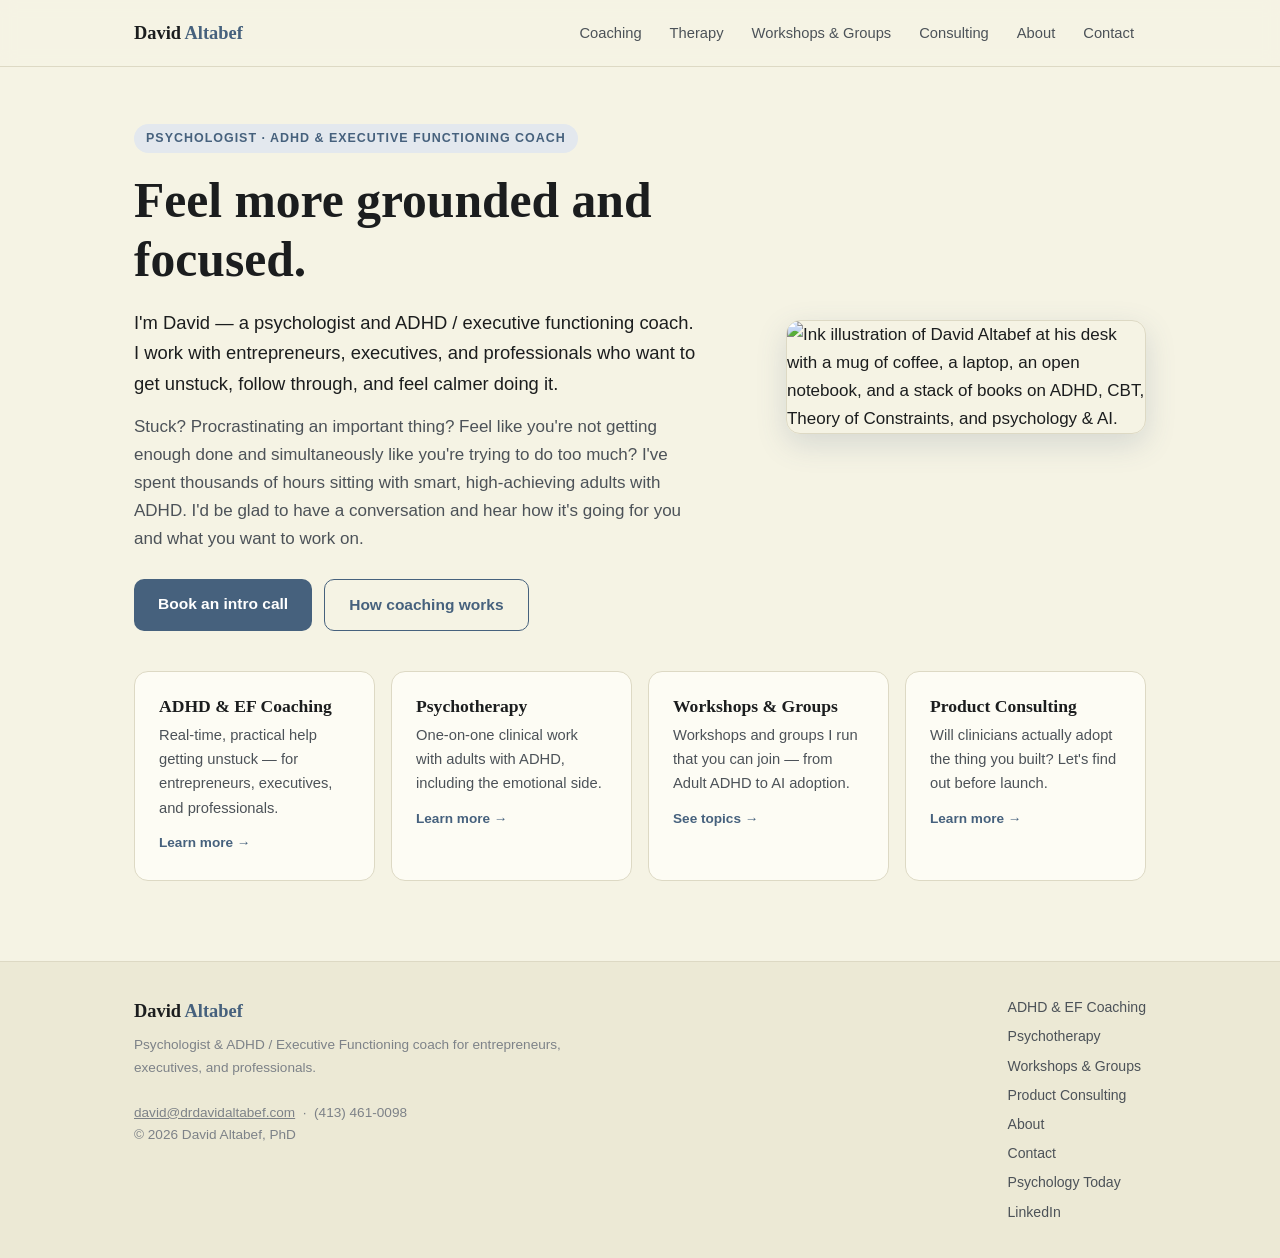
==== index.html @ d0f70c6c "Add site pages, styles, and README" ====
<!DOCTYPE html>
<html lang="en">
<head>
<meta charset="UTF-8">
<meta name="viewport" content="width=device-width, initial-scale=1.0">
<title>David Altabef — Psychologist & ADHD/EF Coach</title>
<meta name="description" content="David Altabef, PhD — psychologist and ADHD / executive functioning coach for entrepreneurs, executives, and professionals.">
<meta property="og:type" content="website">
<meta property="og:site_name" content="David Altabef, PhD">
<meta property="og:title" content="David Altabef — Psychologist & ADHD/EF Coach">
<meta property="og:description" content="David Altabef, PhD — psychologist and ADHD / executive functioning coach for entrepreneurs, executives, and professionals.">
<meta property="og:url" content="https://drdavidaltabef.com/">
<meta property="og:image" content="https://drdavidaltabef.com/assets/og-image.jpg">
<meta property="og:image:width" content="1000">
<meta property="og:image:height" content="525">
<meta name="twitter:card" content="summary_large_image">
<link rel="stylesheet" href="styles.css">
</head>
<body>
<nav>
  <div class="nav-inner">
    <a class="brand" href="index.html">David <span>Altabef</span></a>
    <div class="nav-links">
      <a href="coaching.html">Coaching</a>
      <a href="therapy.html">Therapy</a>
      <a href="workshops.html">Workshops &amp; Groups</a>
      <a href="consulting.html">Consulting</a>
      <a href="about.html">About</a>
      <a href="contact.html">Contact</a>
    </div>
  </div>
</nav>

  <div class="wrap wrap-wide">
    <div class="hero-grid">
      <div>
        <span class="eyebrow">Psychologist · ADHD &amp; Executive Functioning Coach</span>
        <h1 class="hero">Feel more grounded and focused.</h1>
        <p class="lede">I'm David — a psychologist and ADHD / executive functioning coach. I work with entrepreneurs, executives, and professionals who want to get unstuck, follow through, and feel calmer doing it.</p>
        <p>Stuck? Procrastinating an important thing? Feel like you're not getting enough done and simultaneously like you're trying to do too much? I've spent thousands of hours sitting with smart, high-achieving adults with ADHD. I'd be glad to have a conversation and hear how it's going for you and what you want to work on.</p>
        <div class="btn-row">
          <a class="btn btn-primary" href="contact.html">Book an intro call</a>
          <a class="btn btn-ghost" href="coaching.html">How coaching works</a>
        </div>
      </div>
      <img class="portrait" src="assets/david-illustration-blue.webp" alt="Ink illustration of David Altabef at his desk with a mug of coffee, a laptop, an open notebook, and a stack of books on ADHD, CBT, Theory of Constraints, and psychology &amp; AI.">
    </div>

    <div class="cards">
      <a class="card" href="coaching.html">
        <h3>ADHD &amp; EF Coaching</h3>
        <p>Real-time, practical help getting unstuck — for entrepreneurs, executives, and professionals.</p>
        <span class="go">Learn more →</span>
      </a>
      <a class="card" href="therapy.html">
        <h3>Psychotherapy</h3>
        <p>One-on-one clinical work with adults with ADHD, including the emotional side.</p>
        <span class="go">Learn more →</span>
      </a>
      <a class="card" href="workshops.html">
        <h3>Workshops &amp; Groups</h3>
        <p>Workshops and groups I run that you can join — from Adult ADHD to AI adoption.</p>
        <span class="go">See topics →</span>
      </a>
      <a class="card" href="consulting.html">
        <h3>Product Consulting</h3>
        <p>Will clinicians actually adopt the thing you built? Let's find out before launch.</p>
        <span class="go">Learn more →</span>
      </a>
    </div>
  </div>

<footer>
  <div class="foot-inner">
    <div>
      <div class="brand" style="margin-bottom:8px">David <span style="color:var(--blue)">Altabef</span></div>
      <p class="note">Psychologist &amp; ADHD / Executive Functioning coach for entrepreneurs, executives, and professionals.<br><br>
      <a href="mailto:david@drdavidaltabef.com" style="color:inherit">david@drdavidaltabef.com</a> &nbsp;·&nbsp; (413) 461-0098<br>
      &copy; 2026 David Altabef, PhD</p>
    </div>
    <div class="foot-links">
      <a href="coaching.html">ADHD &amp; EF Coaching</a>
      <a href="therapy.html">Psychotherapy</a>
      <a href="workshops.html">Workshops &amp; Groups</a>
      <a href="consulting.html">Product Consulting</a>
      <a href="about.html">About</a>
      <a href="contact.html">Contact</a>
      <a href="https://www.psychologytoday.com/us/therapists/david-altabef-amherst-ma/362925" target="_blank" rel="noopener">Psychology Today</a>
      <a href="https://www.linkedin.com/in/davidaltphd" target="_blank" rel="noopener">LinkedIn</a>
    </div>
  </div>
</footer>

</body>
</html>
---- styles.css ----
:root {
  --cream: #F5F3E4;
  --cream-2: #ECE9D5;
  --ink: #1B1D1E;
  --ink-soft: #4C5258;
  --blue: #46617D;
  --blue-dark: #364E67;
  --blue-mid: #7890A8;
  --blue-tint: #E3E8EE;
  --line: #DDD9C4;
  --radius: 14px;
  --serif: "Charter", "Iowan Old Style", Georgia, "Times New Roman", serif;
  --sans: -apple-system, BlinkMacSystemFont, "Segoe UI", Roboto, Helvetica, Arial, sans-serif;
}
* { margin: 0; padding: 0; box-sizing: border-box; }
html { scroll-behavior: smooth; }
body {
  font-family: var(--sans);
  background: var(--cream);
  color: var(--ink);
  line-height: 1.65;
  font-size: 17px;
}
h1, h2, h3 { font-family: var(--serif); font-weight: 600; line-height: 1.2; color: var(--ink); }

/* ---------- Nav ---------- */
nav {
  position: sticky; top: 0; z-index: 50;
  background: rgba(245,243,228,0.92);
  backdrop-filter: blur(8px);
  border-bottom: 1px solid var(--line);
}
.nav-inner {
  max-width: 1060px; margin: 0 auto; padding: 14px 24px;
  display: flex; align-items: center; justify-content: space-between; gap: 16px;
  flex-wrap: wrap;
}
.brand { font-family: var(--serif); font-size: 1.15rem; font-weight: 700; color: var(--ink); text-decoration: none; white-space: nowrap; }
.brand span { color: var(--blue); }
.nav-links { display: flex; gap: 4px; flex-wrap: wrap; }
.nav-links a {
  text-decoration: none; color: var(--ink-soft); font-size: 0.92rem;
  padding: 7px 12px; border-radius: 8px; transition: all .15s;
}
.nav-links a:hover { background: var(--cream-2); color: var(--ink); }
.nav-links a.active { background: var(--blue); color: #fff; }

/* ---------- Page shells ---------- */
.wrap { max-width: 860px; margin: 0 auto; padding: 56px 24px 80px; }
.wrap-wide { max-width: 1060px; }

.eyebrow {
  display: inline-block; font-size: 0.78rem; font-weight: 600; letter-spacing: 0.08em;
  text-transform: uppercase; color: var(--blue); background: var(--blue-tint);
  padding: 4px 12px; border-radius: 99px; margin-bottom: 18px;
}
.eyebrow.clinical { color: #4C5258; background: var(--cream-2); }
h1.hero { font-size: clamp(2.1rem, 5vw, 3.1rem); margin-bottom: 18px; }
h2 { font-size: 1.55rem; margin: 44px 0 14px; }
h3 { font-size: 1.15rem; margin: 26px 0 8px; }
p { margin-bottom: 14px; color: var(--ink-soft); }
p.lede { font-size: 1.15rem; color: var(--ink); }
ul.plain { margin: 0 0 16px 22px; color: var(--ink-soft); }
ul.plain li { margin-bottom: 8px; }
a { color: var(--blue); }

.btn {
  display: inline-block; text-decoration: none; font-weight: 600; font-size: 0.97rem;
  padding: 12px 24px; border-radius: 10px; transition: all .15s; border: none; cursor: pointer;
}
.btn-primary { background: var(--blue); color: #fff; }
.btn-primary:hover { background: var(--blue-dark); }
.btn-ghost { background: transparent; color: var(--blue); border: 1.5px solid var(--blue); }
.btn-ghost:hover { background: var(--blue-tint); }
.btn-row { display: flex; gap: 12px; flex-wrap: wrap; margin-top: 26px; }

/* ---------- Hero with portrait ---------- */
.hero-grid {
  display: grid; grid-template-columns: 1.4fr 1fr; gap: 40px; align-items: center;
}
.hero-grid .portrait {
  width: 100%; max-width: 360px; justify-self: end;
  border-radius: var(--radius); border: 1px solid var(--line);
  box-shadow: 0 10px 30px rgba(70,97,125,0.18);
  display: block;
}
@media (max-width: 760px) {
  .hero-grid { grid-template-columns: 1fr; }
  .hero-grid .portrait { justify-self: center; max-width: 300px; order: -1; }
}

/* ---------- Cards ---------- */
.cards { display: grid; grid-template-columns: repeat(auto-fit, minmax(230px, 1fr)); gap: 16px; margin-top: 40px; }
.card {
  background: #FDFCF4; border: 1px solid var(--line); border-radius: var(--radius);
  padding: 24px; text-decoration: none; display: block; transition: all .15s;
}
.card:hover { border-color: var(--blue-mid); transform: translateY(-2px); box-shadow: 0 6px 18px rgba(70,97,125,0.12); }
.card h3 { margin: 0 0 6px; font-size: 1.1rem; }
.card p { font-size: 0.92rem; margin: 0; }
.card .go { display: inline-block; margin-top: 12px; font-size: 0.85rem; font-weight: 600; color: var(--blue); }

.panel {
  background: #FDFCF4; border: 1px solid var(--line); border-radius: var(--radius);
  padding: 26px 28px; margin: 22px 0;
}
.panel.tinted { background: var(--blue-tint); border-color: transparent; }
.panel.sand { background: var(--cream-2); border-color: transparent; }
.note { font-size: 0.85rem; color: #7D8288; }

.quote-block {
  border-left: 3px solid var(--blue-mid); padding: 4px 0 4px 20px; margin: 26px 0;
  font-family: var(--serif); font-size: 1.18rem; color: var(--ink); font-style: italic;
}

/* ---------- Workshop list ---------- */
.offer-list { list-style: none; margin: 28px 0; }
.offer-list li {
  background: #FDFCF4; border: 1px solid var(--line); border-radius: 12px;
  padding: 18px 22px; margin-bottom: 10px; display: flex; align-items: baseline; gap: 14px;
}
.offer-list .dot { color: var(--blue-mid); font-size: 1.1rem; }
.offer-list .name { font-weight: 600; color: var(--ink); }
.offer-list .gloss { font-size: 0.88rem; color: #7D8288; }

/* ---------- Forms ---------- */
form { margin-top: 8px; }
label { display: block; font-size: 0.85rem; font-weight: 600; margin: 16px 0 6px; color: var(--ink); }
input[type=text], input[type=email], select, textarea {
  width: 100%; padding: 11px 14px; border: 1px solid var(--line); border-radius: 9px;
  font-family: inherit; font-size: 0.95rem; background: #FDFCF4; color: var(--ink);
}
input:focus, select:focus, textarea:focus { outline: 2px solid var(--blue); outline-offset: 1px; border-color: transparent; }
.check-row { display: flex; align-items: center; gap: 10px; margin: 8px 0; font-size: 0.95rem; color: var(--ink-soft); }
.check-row input { accent-color: var(--blue); width: 17px; height: 17px; }

/* ---------- Contact details ---------- */
.contact-lines { list-style: none; margin: 0; }
.contact-lines li { padding: 8px 0; border-bottom: 1px solid var(--line); font-size: 0.95rem; color: var(--ink-soft); }
.contact-lines li:last-child { border-bottom: none; }
.contact-lines strong { color: var(--ink); }

/* ---------- Footer ---------- */
footer { border-top: 1px solid var(--line); background: var(--cream-2); }
.foot-inner { max-width: 1060px; margin: 0 auto; padding: 34px 24px; display: flex; justify-content: space-between; gap: 20px; flex-wrap: wrap; }
footer .note { max-width: 460px; }
.foot-links { display: flex; flex-direction: column; gap: 6px; }
.foot-links a { color: var(--ink-soft); text-decoration: none; font-size: 0.88rem; }
.foot-links a:hover { color: var(--blue); }

/* ---------- Education & training ---------- */
.training-list { list-style: none; margin: 24px 0 0; }
.training-list li {
  display: flex; align-items: center; gap: 22px;
  background: #FDFCF4; border: 1px solid var(--line); border-radius: var(--radius);
  padding: 20px 24px; margin-bottom: 12px;
}
.training-list .logo-tile {
  flex: 0 0 96px; width: 96px; height: 96px;
  background: #fff; border: 1px solid var(--line); border-radius: 12px;
  display: flex; align-items: center; justify-content: center; padding: 12px;
}
.training-list .logo-tile img { max-width: 100%; max-height: 100%; object-fit: contain; display: block; }
.training-list .logo-tile .fallback {
  font-family: var(--serif); font-size: 1.5rem; font-weight: 700; color: var(--blue); letter-spacing: 0.02em;
}
.training-list .school { font-family: var(--serif); font-size: 1.15rem; font-weight: 600; color: var(--ink); margin-bottom: 2px; }
.training-list .degree { font-size: 0.95rem; color: var(--ink-soft); margin: 0; }
.training-list .years { font-size: 0.85rem; color: #7D8288; margin: 4px 0 0; }
@media (max-width: 560px) {
  .training-list li { flex-direction: column; align-items: flex-start; gap: 14px; }
  .training-list .logo-tile { flex-basis: auto; width: 80px; height: 80px; }
}

/* ---------- Experience ---------- */
.exp-list { list-style: none; margin: 20px 0 0; display: grid; grid-template-columns: 1fr 1fr; gap: 12px; }
.exp-list li {
  background: #FDFCF4; border: 1px solid var(--line); border-left: 3px solid var(--blue-mid);
  border-radius: 12px; padding: 16px 20px;
  display: flex; flex-direction: column; gap: 2px;
}
.exp-list .exp-role { font-family: var(--serif); font-size: 1.08rem; font-weight: 600; color: var(--ink); }
.exp-list .exp-where { font-size: 0.9rem; color: var(--ink-soft); }
@media (max-width: 640px) { .exp-list { grid-template-columns: 1fr; } }

.divider { border: none; border-top: 1px solid var(--line); margin: 44px 0; }
.two-col { display: grid; grid-template-columns: 1fr 1fr; gap: 20px; }
@media (max-width: 700px) { .two-col { grid-template-columns: 1fr; } }
.kicker { font-size: 0.82rem; font-weight: 700; letter-spacing: 0.06em; text-transform: uppercase; color: var(--blue); margin-bottom: 6px; }
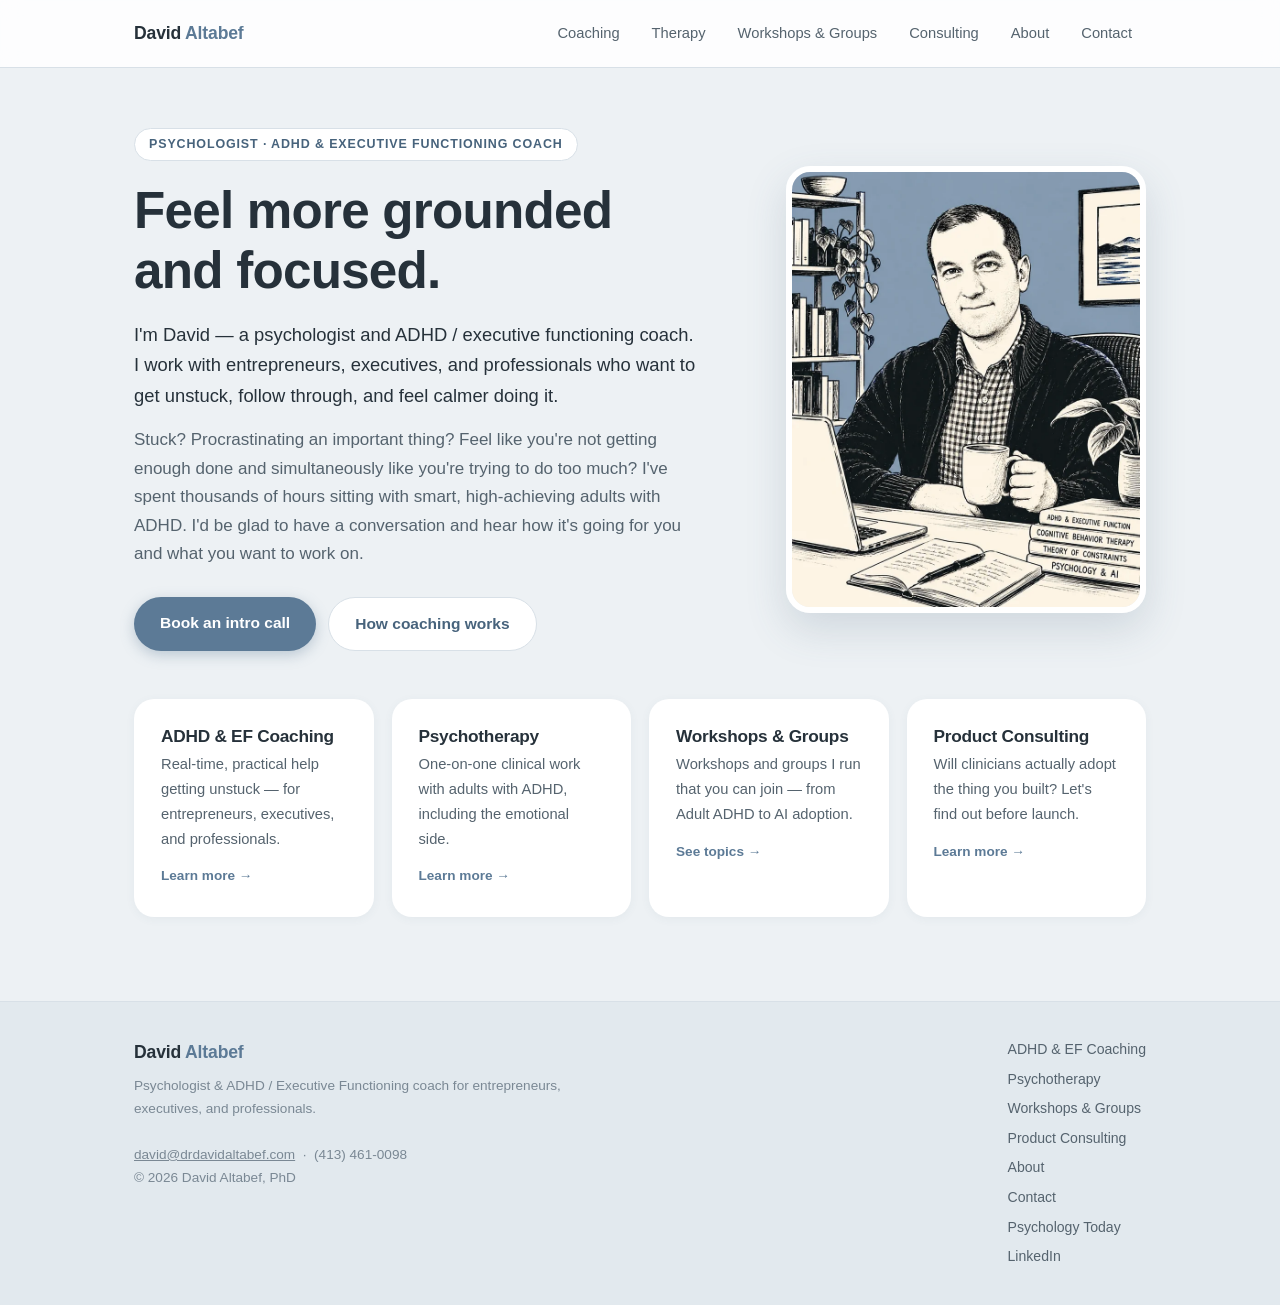
==== commit 25211c50: "index: add canonical, JSON-LD structured data, clean internal URLs" ====
--- a/index.html
+++ b/index.html
@@ -14,19 +14,84 @@
 <meta property="og:image:width" content="1000">
 <meta property="og:image:height" content="525">
 <meta name="twitter:card" content="summary_large_image">
+<link rel="canonical" href="https://drdavidaltabef.com/">
 <link rel="stylesheet" href="styles.css">
+<script type="application/ld+json">
+{
+  "@context": "https://schema.org",
+  "@graph": [
+    {
+      "@type": "Person",
+      "@id": "https://drdavidaltabef.com/#david",
+      "name": "David Altabef",
+      "honorificSuffix": "PhD",
+      "jobTitle": "Psychologist & ADHD / Executive Functioning Coach",
+      "url": "https://drdavidaltabef.com/",
+      "email": "mailto:david@drdavidaltabef.com",
+      "telephone": "+1-413-461-0098",
+      "address": {
+        "@type": "PostalAddress",
+        "addressLocality": "Amherst",
+        "addressRegion": "MA",
+        "addressCountry": "US"
+      },
+      "sameAs": [
+        "https://www.psychologytoday.com/us/therapists/david-altabef-amherst-ma/362925",
+        "https://www.linkedin.com/in/davidaltphd"
+      ]
+    },
+    {
+      "@type": "ProfessionalService",
+      "@id": "https://drdavidaltabef.com/#practice",
+      "name": "David Altabef, PhD",
+      "url": "https://drdavidaltabef.com/",
+      "founder": { "@id": "https://drdavidaltabef.com/#david" },
+      "email": "mailto:david@drdavidaltabef.com",
+      "telephone": "+1-413-461-0098",
+      "address": {
+        "@type": "PostalAddress",
+        "addressLocality": "Amherst",
+        "addressRegion": "MA",
+        "addressCountry": "US"
+      },
+      "makesOffer": [
+        {
+          "@type": "Offer",
+          "itemOffered": {
+            "@type": "Service",
+            "name": "Psychotherapy for adults with ADHD",
+            "url": "https://drdavidaltabef.com/therapy",
+            "areaServed": { "@type": "State", "name": "Massachusetts" },
+            "description": "Clinical psychotherapy with a licensed Massachusetts psychologist. In person in Amherst, MA, or by secure telehealth anywhere in Massachusetts. For clients located in Massachusetts."
+          }
+        },
+        {
+          "@type": "Offer",
+          "itemOffered": {
+            "@type": "Service",
+            "name": "ADHD & Executive Functioning Coaching",
+            "url": "https://drdavidaltabef.com/coaching",
+            "areaServed": { "@type": "Country", "name": "United States" },
+            "description": "Practical ADHD and executive functioning coaching, delivered remotely by phone or video, available nationwide."
+          }
+        }
+      ]
+    }
+  ]
+}
+</script>
 </head>
 <body>
 <nav>
   <div class="nav-inner">
-    <a class="brand" href="index.html">David <span>Altabef</span></a>
+    <a class="brand" href="/">David <span>Altabef</span></a>
     <div class="nav-links">
-      <a href="coaching.html">Coaching</a>
-      <a href="therapy.html">Therapy</a>
-      <a href="workshops.html">Workshops &amp; Groups</a>
-      <a href="consulting.html">Consulting</a>
-      <a href="about.html">About</a>
-      <a href="contact.html">Contact</a>
+      <a href="/coaching">Coaching</a>
+      <a href="/therapy">Therapy</a>
+      <a href="/workshops">Workshops &amp; Groups</a>
+      <a href="/consulting">Consulting</a>
+      <a href="/about">About</a>
+      <a href="/contact">Contact</a>
     </div>
   </div>
 </nav>
@@ -39,30 +104,30 @@
         <p class="lede">I'm David — a psychologist and ADHD / executive functioning coach. I work with entrepreneurs, executives, and professionals who want to get unstuck, follow through, and feel calmer doing it.</p>
         <p>Stuck? Procrastinating an important thing? Feel like you're not getting enough done and simultaneously like you're trying to do too much? I've spent thousands of hours sitting with smart, high-achieving adults with ADHD. I'd be glad to have a conversation and hear how it's going for you and what you want to work on.</p>
         <div class="btn-row">
-          <a class="btn btn-primary" href="contact.html">Book an intro call</a>
-          <a class="btn btn-ghost" href="coaching.html">How coaching works</a>
+          <a class="btn btn-primary" href="/contact">Book an intro call</a>
+          <a class="btn btn-ghost" href="/coaching">How coaching works</a>
         </div>
       </div>
       <img class="portrait" src="assets/david-illustration-blue.webp" alt="Ink illustration of David Altabef at his desk with a mug of coffee, a laptop, an open notebook, and a stack of books on ADHD, CBT, Theory of Constraints, and psychology &amp; AI.">
     </div>
 
     <div class="cards">
-      <a class="card" href="coaching.html">
+      <a class="card" href="/coaching">
         <h3>ADHD &amp; EF Coaching</h3>
         <p>Real-time, practical help getting unstuck — for entrepreneurs, executives, and professionals.</p>
         <span class="go">Learn more →</span>
       </a>
-      <a class="card" href="therapy.html">
+      <a class="card" href="/therapy">
         <h3>Psychotherapy</h3>
         <p>One-on-one clinical work with adults with ADHD, including the emotional side.</p>
         <span class="go">Learn more →</span>
       </a>
-      <a class="card" href="workshops.html">
+      <a class="card" href="/workshops">
         <h3>Workshops &amp; Groups</h3>
         <p>Workshops and groups I run that you can join — from Adult ADHD to AI adoption.</p>
         <span class="go">See topics →</span>
       </a>
-      <a class="card" href="consulting.html">
+      <a class="card" href="/consulting">
         <h3>Product Consulting</h3>
         <p>Will clinicians actually adopt the thing you built? Let's find out before launch.</p>
         <span class="go">Learn more →</span>
@@ -79,12 +144,12 @@
       &copy; 2026 David Altabef, PhD</p>
     </div>
     <div class="foot-links">
-      <a href="coaching.html">ADHD &amp; EF Coaching</a>
-      <a href="therapy.html">Psychotherapy</a>
-      <a href="workshops.html">Workshops &amp; Groups</a>
-      <a href="consulting.html">Product Consulting</a>
-      <a href="about.html">About</a>
-      <a href="contact.html">Contact</a>
+      <a href="/coaching">ADHD &amp; EF Coaching</a>
+      <a href="/therapy">Psychotherapy</a>
+      <a href="/workshops">Workshops &amp; Groups</a>
+      <a href="/consulting">Product Consulting</a>
+      <a href="/about">About</a>
+      <a href="/contact">Contact</a>
       <a href="https://www.psychologytoday.com/us/therapists/david-altabef-amherst-ma/362925" target="_blank" rel="noopener">Psychology Today</a>
       <a href="https://www.linkedin.com/in/davidaltphd" target="_blank" rel="noopener">LinkedIn</a>
     </div>
--- a/styles.css
+++ b/styles.css
@@ -1,16 +1,19 @@
 :root {
-  --cream: #F5F3E4;
-  --cream-2: #ECE9D5;
-  --ink: #1B1D1E;
-  --ink-soft: #4C5258;
-  --blue: #46617D;
-  --blue-dark: #364E67;
-  --blue-mid: #7890A8;
-  --blue-tint: #E3E8EE;
-  --line: #DDD9C4;
-  --radius: 14px;
+  /* Coastal Fog palette — variable names kept from the original theme
+     because inline styles in the HTML reference them. */
+  --cream: #EDF1F4;        /* page background: pale blue-gray fog */
+  --cream-2: #E2E9EE;      /* deeper fog: footer, sand panels, hover fills */
+  --ink: #26313A;          /* headings & strong text */
+  --ink-soft: #55636E;     /* body text */
+  --blue: #5C7A96;         /* primary blue */
+  --blue-dark: #47637C;    /* hover / emphasis blue */
+  --blue-mid: #8FA6BC;     /* soft accent blue */
+  --blue-tint: #DCE6EE;    /* tinted panels & pills */
+  --line: #D8E0E7;         /* hairlines & borders */
+  --white: #FFFFFF;
+  --radius: 20px;
   --serif: "Charter", "Iowan Old Style", Georgia, "Times New Roman", serif;
-  --sans: -apple-system, BlinkMacSystemFont, "Segoe UI", Roboto, Helvetica, Arial, sans-serif;
+  --sans: -apple-system, BlinkMacSystemFont, "Segoe UI", "Inter", Roboto, Helvetica, Arial, sans-serif;
 }
 * { margin: 0; padding: 0; box-sizing: border-box; }
 html { scroll-behavior: smooth; }
@@ -18,16 +21,16 @@
   font-family: var(--sans);
   background: var(--cream);
   color: var(--ink);
-  line-height: 1.65;
+  line-height: 1.68;
   font-size: 17px;
 }
-h1, h2, h3 { font-family: var(--serif); font-weight: 600; line-height: 1.2; color: var(--ink); }
+h1, h2, h3 { font-family: var(--sans); font-weight: 700; line-height: 1.18; color: var(--ink); letter-spacing: -0.015em; }
 
 /* ---------- Nav ---------- */
 nav {
   position: sticky; top: 0; z-index: 50;
-  background: rgba(245,243,228,0.92);
-  backdrop-filter: blur(8px);
+  background: rgba(255,255,255,0.85);
+  backdrop-filter: blur(10px);
   border-bottom: 1px solid var(--line);
 }
 .nav-inner {
@@ -35,53 +38,55 @@
   display: flex; align-items: center; justify-content: space-between; gap: 16px;
   flex-wrap: wrap;
 }
-.brand { font-family: var(--serif); font-size: 1.15rem; font-weight: 700; color: var(--ink); text-decoration: none; white-space: nowrap; }
+.brand { font-family: var(--sans); font-size: 1.1rem; font-weight: 800; letter-spacing: -0.01em; color: var(--ink); text-decoration: none; white-space: nowrap; }
 .brand span { color: var(--blue); }
 .nav-links { display: flex; gap: 4px; flex-wrap: wrap; }
 .nav-links a {
   text-decoration: none; color: var(--ink-soft); font-size: 0.92rem;
-  padding: 7px 12px; border-radius: 8px; transition: all .15s;
+  padding: 7px 14px; border-radius: 99px; transition: all .15s;
 }
-.nav-links a:hover { background: var(--cream-2); color: var(--ink); }
+.nav-links a:hover { background: var(--blue-tint); color: var(--ink); }
 .nav-links a.active { background: var(--blue); color: #fff; }
 
 /* ---------- Page shells ---------- */
-.wrap { max-width: 860px; margin: 0 auto; padding: 56px 24px 80px; }
+.wrap { max-width: 860px; margin: 0 auto; padding: 60px 24px 84px; }
 .wrap-wide { max-width: 1060px; }
 
 .eyebrow {
-  display: inline-block; font-size: 0.78rem; font-weight: 600; letter-spacing: 0.08em;
-  text-transform: uppercase; color: var(--blue); background: var(--blue-tint);
-  padding: 4px 12px; border-radius: 99px; margin-bottom: 18px;
+  display: inline-block; font-size: 0.78rem; font-weight: 600; letter-spacing: 0.07em;
+  text-transform: uppercase; color: var(--blue-dark); background: var(--white);
+  border: 1px solid var(--line);
+  padding: 5px 14px; border-radius: 99px; margin-bottom: 20px;
 }
-.eyebrow.clinical { color: #4C5258; background: var(--cream-2); }
-h1.hero { font-size: clamp(2.1rem, 5vw, 3.1rem); margin-bottom: 18px; }
-h2 { font-size: 1.55rem; margin: 44px 0 14px; }
-h3 { font-size: 1.15rem; margin: 26px 0 8px; }
+.eyebrow.clinical { color: var(--ink-soft); background: var(--cream-2); border-color: transparent; }
+h1.hero { font-size: clamp(2.2rem, 5vw, 3.2rem); margin-bottom: 18px; }
+h2 { font-size: 1.5rem; margin: 44px 0 14px; }
+h3 { font-size: 1.13rem; margin: 26px 0 8px; }
 p { margin-bottom: 14px; color: var(--ink-soft); }
 p.lede { font-size: 1.15rem; color: var(--ink); }
 ul.plain { margin: 0 0 16px 22px; color: var(--ink-soft); }
 ul.plain li { margin-bottom: 8px; }
-a { color: var(--blue); }
+a { color: var(--blue-dark); }
 
 .btn {
   display: inline-block; text-decoration: none; font-weight: 600; font-size: 0.97rem;
-  padding: 12px 24px; border-radius: 10px; transition: all .15s; border: none; cursor: pointer;
+  padding: 13px 26px; border-radius: 99px; transition: all .18s; border: none; cursor: pointer;
+  font-family: var(--sans);
 }
-.btn-primary { background: var(--blue); color: #fff; }
-.btn-primary:hover { background: var(--blue-dark); }
-.btn-ghost { background: transparent; color: var(--blue); border: 1.5px solid var(--blue); }
-.btn-ghost:hover { background: var(--blue-tint); }
-.btn-row { display: flex; gap: 12px; flex-wrap: wrap; margin-top: 26px; }
+.btn-primary { background: var(--blue); color: #fff; box-shadow: 0 4px 14px rgba(92,122,150,0.35); }
+.btn-primary:hover { background: var(--blue-dark); transform: translateY(-1px); }
+.btn-ghost { background: var(--white); color: var(--blue-dark); border: 1px solid var(--line); }
+.btn-ghost:hover { border-color: var(--blue-mid); }
+.btn-row { display: flex; gap: 12px; flex-wrap: wrap; margin-top: 28px; }
 
 /* ---------- Hero with portrait ---------- */
 .hero-grid {
-  display: grid; grid-template-columns: 1.4fr 1fr; gap: 40px; align-items: center;
+  display: grid; grid-template-columns: 1.4fr 1fr; gap: 44px; align-items: center;
 }
 .hero-grid .portrait {
   width: 100%; max-width: 360px; justify-self: end;
-  border-radius: var(--radius); border: 1px solid var(--line);
-  box-shadow: 0 10px 30px rgba(70,97,125,0.18);
+  border-radius: 24px; border: 6px solid var(--white);
+  box-shadow: 0 16px 40px rgba(71,99,124,0.18);
   display: block;
 }
 @media (max-width: 760px) {
@@ -90,45 +95,48 @@
 }
 
 /* ---------- Cards ---------- */
-.cards { display: grid; grid-template-columns: repeat(auto-fit, minmax(230px, 1fr)); gap: 16px; margin-top: 40px; }
+.cards { display: grid; grid-template-columns: repeat(auto-fit, minmax(230px, 1fr)); gap: 18px; margin-top: 48px; }
 .card {
-  background: #FDFCF4; border: 1px solid var(--line); border-radius: var(--radius);
-  padding: 24px; text-decoration: none; display: block; transition: all .15s;
+  background: var(--white); border: 1px solid transparent; border-radius: var(--radius);
+  padding: 26px; text-decoration: none; display: block; transition: all .18s;
+  box-shadow: 0 2px 10px rgba(71,99,124,0.06);
 }
-.card:hover { border-color: var(--blue-mid); transform: translateY(-2px); box-shadow: 0 6px 18px rgba(70,97,125,0.12); }
-.card h3 { margin: 0 0 6px; font-size: 1.1rem; }
+.card:hover { transform: translateY(-3px); box-shadow: 0 12px 28px rgba(71,99,124,0.14); }
+.card h3 { margin: 0 0 6px; font-size: 1.08rem; font-weight: 700; }
 .card p { font-size: 0.92rem; margin: 0; }
-.card .go { display: inline-block; margin-top: 12px; font-size: 0.85rem; font-weight: 600; color: var(--blue); }
+.card .go { display: inline-block; margin-top: 14px; font-size: 0.85rem; font-weight: 600; color: var(--blue); }
 
 .panel {
-  background: #FDFCF4; border: 1px solid var(--line); border-radius: var(--radius);
+  background: var(--white); border: 1px solid transparent; border-radius: var(--radius);
   padding: 26px 28px; margin: 22px 0;
+  box-shadow: 0 2px 10px rgba(71,99,124,0.06);
 }
-.panel.tinted { background: var(--blue-tint); border-color: transparent; }
-.panel.sand { background: var(--cream-2); border-color: transparent; }
-.note { font-size: 0.85rem; color: #7D8288; }
+.panel.tinted { background: var(--blue-tint); box-shadow: none; }
+.panel.sand { background: var(--cream-2); box-shadow: none; }
+.note { font-size: 0.85rem; color: #7A8894; }
 
 .quote-block {
   border-left: 3px solid var(--blue-mid); padding: 4px 0 4px 20px; margin: 26px 0;
-  font-family: var(--serif); font-size: 1.18rem; color: var(--ink); font-style: italic;
+  font-family: var(--sans); font-size: 1.14rem; color: var(--ink); font-style: italic; font-weight: 500;
 }
 
 /* ---------- Workshop list ---------- */
 .offer-list { list-style: none; margin: 28px 0; }
 .offer-list li {
-  background: #FDFCF4; border: 1px solid var(--line); border-radius: 12px;
+  background: var(--white); border: 1px solid transparent; border-radius: 16px;
   padding: 18px 22px; margin-bottom: 10px; display: flex; align-items: baseline; gap: 14px;
+  box-shadow: 0 2px 10px rgba(71,99,124,0.06);
 }
 .offer-list .dot { color: var(--blue-mid); font-size: 1.1rem; }
 .offer-list .name { font-weight: 600; color: var(--ink); }
-.offer-list .gloss { font-size: 0.88rem; color: #7D8288; }
+.offer-list .gloss { font-size: 0.88rem; color: #7A8894; }
 
 /* ---------- Forms ---------- */
 form { margin-top: 8px; }
 label { display: block; font-size: 0.85rem; font-weight: 600; margin: 16px 0 6px; color: var(--ink); }
 input[type=text], input[type=email], select, textarea {
-  width: 100%; padding: 11px 14px; border: 1px solid var(--line); border-radius: 9px;
-  font-family: inherit; font-size: 0.95rem; background: #FDFCF4; color: var(--ink);
+  width: 100%; padding: 12px 16px; border: 1px solid var(--line); border-radius: 12px;
+  font-family: inherit; font-size: 0.95rem; background: var(--white); color: var(--ink);
 }
 input:focus, select:focus, textarea:focus { outline: 2px solid var(--blue); outline-offset: 1px; border-color: transparent; }
 .check-row { display: flex; align-items: center; gap: 10px; margin: 8px 0; font-size: 0.95rem; color: var(--ink-soft); }
@@ -142,48 +150,49 @@
 
 /* ---------- Footer ---------- */
 footer { border-top: 1px solid var(--line); background: var(--cream-2); }
-.foot-inner { max-width: 1060px; margin: 0 auto; padding: 34px 24px; display: flex; justify-content: space-between; gap: 20px; flex-wrap: wrap; }
+.foot-inner { max-width: 1060px; margin: 0 auto; padding: 36px 24px; display: flex; justify-content: space-between; gap: 20px; flex-wrap: wrap; }
 footer .note { max-width: 460px; }
 .foot-links { display: flex; flex-direction: column; gap: 6px; }
 .foot-links a { color: var(--ink-soft); text-decoration: none; font-size: 0.88rem; }
-.foot-links a:hover { color: var(--blue); }
+.foot-links a:hover { color: var(--blue-dark); }
 
-/* ---------- Education & training ---------- */
-.training-list { list-style: none; margin: 24px 0 0; }
-.training-list li {
-  display: flex; align-items: center; gap: 22px;
-  background: #FDFCF4; border: 1px solid var(--line); border-radius: var(--radius);
-  padding: 20px 24px; margin-bottom: 12px;
+/* ---------- Education & Experience columns ---------- */
+.cred-cols { display: grid; grid-template-columns: 1fr 1fr; gap: 36px; align-items: start; margin-top: 48px; }
+.cred-cols h2 { margin-top: 0; }
+.training-stack { list-style: none; margin: 10px 0 0; display: flex; flex-direction: column; gap: 12px; }
+.training-stack li {
+  background: var(--white); border: 1px solid transparent; border-radius: var(--radius);
+  padding: 16px 18px; display: flex; align-items: center; gap: 14px;
+  box-shadow: 0 2px 10px rgba(71,99,124,0.06);
 }
-.training-list .logo-tile {
-  flex: 0 0 96px; width: 96px; height: 96px;
-  background: #fff; border: 1px solid var(--line); border-radius: 12px;
-  display: flex; align-items: center; justify-content: center; padding: 12px;
+.logo-sm {
+  flex: 0 0 48px; width: 48px; height: 48px;
+  background: var(--cream); border: 1px solid var(--line); border-radius: 12px;
+  display: flex; align-items: center; justify-content: center; padding: 7px;
 }
-.training-list .logo-tile img { max-width: 100%; max-height: 100%; object-fit: contain; display: block; }
-.training-list .logo-tile .fallback {
-  font-family: var(--serif); font-size: 1.5rem; font-weight: 700; color: var(--blue); letter-spacing: 0.02em;
-}
-.training-list .school { font-family: var(--serif); font-size: 1.15rem; font-weight: 600; color: var(--ink); margin-bottom: 2px; }
-.training-list .degree { font-size: 0.95rem; color: var(--ink-soft); margin: 0; }
-.training-list .years { font-size: 0.85rem; color: #7D8288; margin: 4px 0 0; }
-@media (max-width: 560px) {
-  .training-list li { flex-direction: column; align-items: flex-start; gap: 14px; }
-  .training-list .logo-tile { flex-basis: auto; width: 80px; height: 80px; }
+.logo-sm img { max-width: 100%; max-height: 100%; object-fit: contain; display: block; }
+.logo-sm .fallback { font-family: var(--sans); font-size: 0.72rem; font-weight: 800; color: var(--blue); letter-spacing: 0.02em; }
+.training-stack .school { font-family: var(--sans); font-size: 0.98rem; font-weight: 700; color: var(--ink); line-height: 1.3; margin-bottom: 3px; }
+.training-stack .degree { font-size: 0.84rem; color: var(--ink-soft); line-height: 1.35; margin: 0; }
+.cred-cols .exp-list { grid-template-columns: 1fr; margin-top: 10px; }
+@media (max-width: 760px) {
+  .cred-cols { grid-template-columns: 1fr; gap: 0; }
+  .cred-cols > div + div { margin-top: 38px; }
 }
 
 /* ---------- Experience ---------- */
 .exp-list { list-style: none; margin: 20px 0 0; display: grid; grid-template-columns: 1fr 1fr; gap: 12px; }
 .exp-list li {
-  background: #FDFCF4; border: 1px solid var(--line); border-left: 3px solid var(--blue-mid);
-  border-radius: 12px; padding: 16px 20px;
+  background: var(--white); border: 1px solid transparent; border-left: 3px solid var(--blue-mid);
+  border-radius: 14px; padding: 16px 20px;
   display: flex; flex-direction: column; gap: 2px;
+  box-shadow: 0 2px 10px rgba(71,99,124,0.06);
 }
-.exp-list .exp-role { font-family: var(--serif); font-size: 1.08rem; font-weight: 600; color: var(--ink); }
+.exp-list .exp-role { font-family: var(--sans); font-size: 1.05rem; font-weight: 700; color: var(--ink); }
 .exp-list .exp-where { font-size: 0.9rem; color: var(--ink-soft); }
 @media (max-width: 640px) { .exp-list { grid-template-columns: 1fr; } }
 
 .divider { border: none; border-top: 1px solid var(--line); margin: 44px 0; }
 .two-col { display: grid; grid-template-columns: 1fr 1fr; gap: 20px; }
 @media (max-width: 700px) { .two-col { grid-template-columns: 1fr; } }
-.kicker { font-size: 0.82rem; font-weight: 700; letter-spacing: 0.06em; text-transform: uppercase; color: var(--blue); margin-bottom: 6px; }
+.kicker { font-size: 0.82rem; font-weight: 700; letter-spacing: 0.06em; text-transform: uppercase; color: var(--blue-dark); margin-bottom: 6px; }
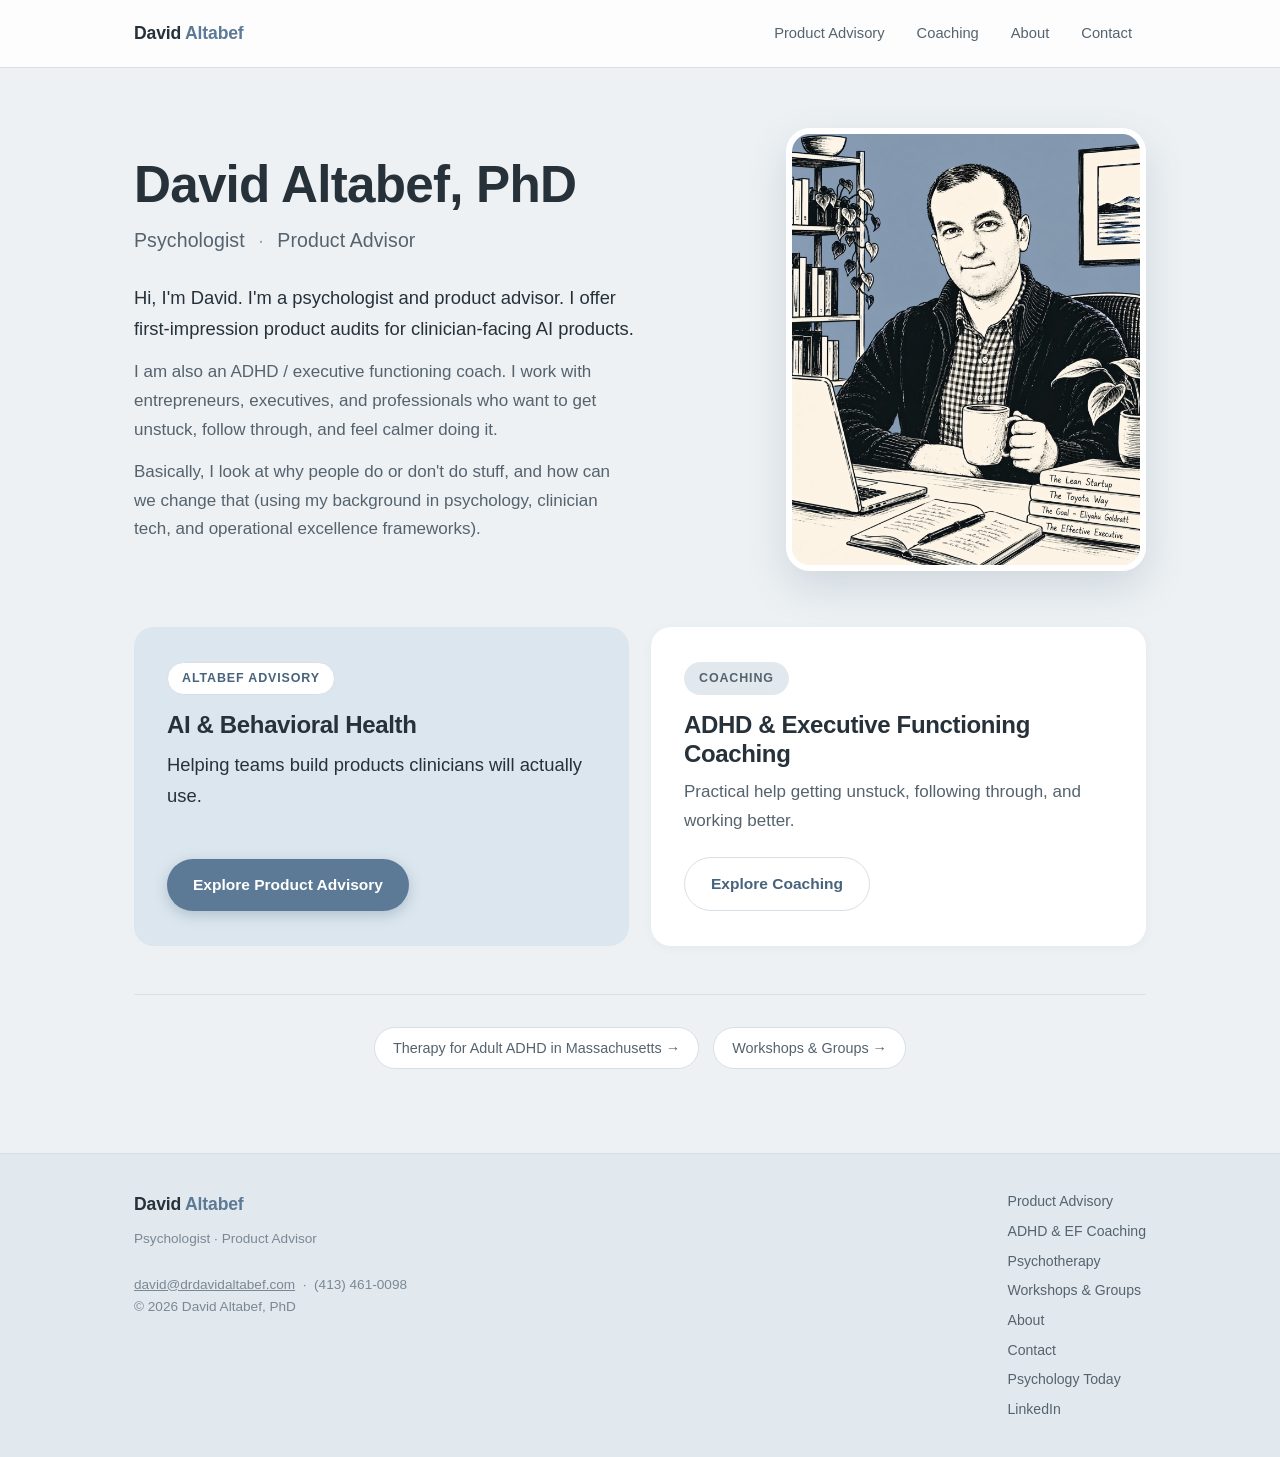
==== commit 36786e1c: "Reposition site around Product Advisory New homepage: name-only hero, Altabef Advisory and Coaching " ====
--- a/index.html
+++ b/index.html
@@ -3,12 +3,12 @@
 <head>
 <meta charset="UTF-8">
 <meta name="viewport" content="width=device-width, initial-scale=1.0">
-<title>David Altabef — Psychologist & ADHD/EF Coach</title>
-<meta name="description" content="David Altabef, PhD — psychologist and ADHD / executive functioning coach for entrepreneurs, executives, and professionals.">
+<title>David Altabef, PhD | Psychologist · Product Advisor</title>
+<meta name="description" content="David Altabef, PhD. Psychologist and product advisor in AI and behavioral health, and ADHD and executive functioning coach.">
 <meta property="og:type" content="website">
 <meta property="og:site_name" content="David Altabef, PhD">
-<meta property="og:title" content="David Altabef — Psychologist & ADHD/EF Coach">
-<meta property="og:description" content="David Altabef, PhD — psychologist and ADHD / executive functioning coach for entrepreneurs, executives, and professionals.">
+<meta property="og:title" content="David Altabef, PhD | Psychologist · Product Advisor">
+<meta property="og:description" content="Product advisory in AI and behavioral health, plus ADHD and executive functioning coaching.">
 <meta property="og:url" content="https://drdavidaltabef.com/">
 <meta property="og:image" content="https://drdavidaltabef.com/assets/og-image.jpg">
 <meta property="og:image:width" content="1000">
@@ -25,7 +25,7 @@
       "@id": "https://drdavidaltabef.com/#david",
       "name": "David Altabef",
       "honorificSuffix": "PhD",
-      "jobTitle": "Psychologist & ADHD / Executive Functioning Coach",
+      "jobTitle": "Psychologist & Product Advisor",
       "url": "https://drdavidaltabef.com/",
       "email": "mailto:david@drdavidaltabef.com",
       "telephone": "+1-413-461-0098",
@@ -43,7 +43,7 @@
     {
       "@type": "ProfessionalService",
       "@id": "https://drdavidaltabef.com/#practice",
-      "name": "David Altabef, PhD",
+      "name": "Altabef Advisory",
       "url": "https://drdavidaltabef.com/",
       "founder": { "@id": "https://drdavidaltabef.com/#david" },
       "email": "mailto:david@drdavidaltabef.com",
@@ -59,10 +59,9 @@
           "@type": "Offer",
           "itemOffered": {
             "@type": "Service",
-            "name": "Psychotherapy for adults with ADHD",
-            "url": "https://drdavidaltabef.com/therapy",
-            "areaServed": { "@type": "State", "name": "Massachusetts" },
-            "description": "Clinical psychotherapy with a licensed Massachusetts psychologist. In person in Amherst, MA, or by secure telehealth anywhere in Massachusetts. For clients located in Massachusetts."
+            "name": "Product Advisory",
+            "url": "https://drdavidaltabef.com/consulting",
+            "description": "Product advisory for AI and behavioral health teams building products clinicians will actually use."
           }
         },
         {
@@ -73,6 +72,16 @@
             "url": "https://drdavidaltabef.com/coaching",
             "areaServed": { "@type": "Country", "name": "United States" },
             "description": "Practical ADHD and executive functioning coaching, delivered remotely by phone or video, available nationwide."
+          }
+        },
+        {
+          "@type": "Offer",
+          "itemOffered": {
+            "@type": "Service",
+            "name": "Psychotherapy for adults with ADHD",
+            "url": "https://drdavidaltabef.com/therapy",
+            "areaServed": { "@type": "State", "name": "Massachusetts" },
+            "description": "Clinical psychotherapy with a licensed Massachusetts psychologist. In person in Amherst, MA, or by secure telehealth anywhere in Massachusetts. For clients located in Massachusetts."
           }
         }
       ]
@@ -86,10 +95,8 @@
   <div class="nav-inner">
     <a class="brand" href="/">David <span>Altabef</span></a>
     <div class="nav-links">
+      <a href="/consulting">Product Advisory</a>
       <a href="/coaching">Coaching</a>
-      <a href="/therapy">Therapy</a>
-      <a href="/workshops">Workshops &amp; Groups</a>
-      <a href="/consulting">Consulting</a>
       <a href="/about">About</a>
       <a href="/contact">Contact</a>
     </div>
@@ -97,41 +104,41 @@
 </nav>
 
   <div class="wrap wrap-wide">
-    <div class="hero-grid">
+    <div class="hero-grid home-hero">
       <div>
-        <span class="eyebrow">Psychologist · ADHD &amp; Executive Functioning Coach</span>
-        <h1 class="hero">Feel more grounded and focused.</h1>
-        <p class="lede">I'm David — a psychologist and ADHD / executive functioning coach. I work with entrepreneurs, executives, and professionals who want to get unstuck, follow through, and feel calmer doing it.</p>
-        <p>Stuck? Procrastinating an important thing? Feel like you're not getting enough done and simultaneously like you're trying to do too much? I've spent thousands of hours sitting with smart, high-achieving adults with ADHD. I'd be glad to have a conversation and hear how it's going for you and what you want to work on.</p>
-        <div class="btn-row">
-          <a class="btn btn-primary" href="/contact">Book an intro call</a>
-          <a class="btn btn-ghost" href="/coaching">How coaching works</a>
+        <h1 class="hero">David Altabef, PhD</h1>
+        <p class="identity">Psychologist <span aria-hidden="true">·</span> Product Advisor</p>
+        <div class="home-intro">
+          <p class="lede">Hi, I'm David. I'm a psychologist and product advisor. I offer first-impression product audits for clinician-facing AI products.</p>
+          <p>I am also an ADHD / executive functioning coach. I work with entrepreneurs, executives, and professionals who want to get unstuck, follow through, and feel calmer doing it.</p>
+          <p>Basically, I look at why people do or don't do stuff, and how can we change that (using my background in psychology, clinician tech, and operational excellence frameworks).</p>
         </div>
       </div>
       <img class="portrait" src="assets/david-illustration-blue.webp" alt="Ink illustration of David Altabef at his desk with a mug of coffee, a laptop, an open notebook, and a stack of books on ADHD, CBT, Theory of Constraints, and psychology &amp; AI.">
     </div>
 
-    <div class="cards">
-      <a class="card" href="/coaching">
-        <h3>ADHD &amp; EF Coaching</h3>
-        <p>Real-time, practical help getting unstuck — for entrepreneurs, executives, and professionals.</p>
-        <span class="go">Learn more →</span>
-      </a>
-      <a class="card" href="/therapy">
-        <h3>Psychotherapy</h3>
-        <p>One-on-one clinical work with adults with ADHD, including the emotional side.</p>
-        <span class="go">Learn more →</span>
-      </a>
-      <a class="card" href="/workshops">
-        <h3>Workshops &amp; Groups</h3>
-        <p>Workshops and groups I run that you can join — from Adult ADHD to AI adoption.</p>
-        <span class="go">See topics →</span>
-      </a>
-      <a class="card" href="/consulting">
-        <h3>Product Consulting</h3>
-        <p>Will clinicians actually adopt the thing you built? Let's find out before launch.</p>
-        <span class="go">Learn more →</span>
-      </a>
+    <div class="doors">
+      <div class="door featured">
+        <span class="eyebrow">Altabef Advisory</span>
+        <h2>AI &amp; Behavioral Health</h2>
+        <p class="lede">Helping teams build products clinicians will actually use.</p>
+        <div class="btn-row">
+          <a class="btn btn-primary" href="/consulting">Explore Product Advisory</a>
+        </div>
+      </div>
+      <div class="door">
+        <span class="eyebrow clinical">Coaching</span>
+        <h2>ADHD &amp; Executive Functioning Coaching</h2>
+        <p>Practical help getting unstuck, following through, and working better.</p>
+        <div class="btn-row">
+          <a class="btn btn-ghost" href="/coaching">Explore Coaching</a>
+        </div>
+      </div>
+    </div>
+
+    <div class="quiet-row">
+      <a href="/therapy">Therapy for Adult ADHD in Massachusetts →</a>
+      <a href="/workshops">Workshops &amp; Groups →</a>
     </div>
   </div>
 
@@ -139,15 +146,15 @@
   <div class="foot-inner">
     <div>
       <div class="brand" style="margin-bottom:8px">David <span style="color:var(--blue)">Altabef</span></div>
-      <p class="note">Psychologist &amp; ADHD / Executive Functioning coach for entrepreneurs, executives, and professionals.<br><br>
+      <p class="note">Psychologist · Product Advisor<br><br>
       <a href="mailto:david@drdavidaltabef.com" style="color:inherit">david@drdavidaltabef.com</a> &nbsp;·&nbsp; (413) 461-0098<br>
       &copy; 2026 David Altabef, PhD</p>
     </div>
     <div class="foot-links">
+      <a href="/consulting">Product Advisory</a>
       <a href="/coaching">ADHD &amp; EF Coaching</a>
       <a href="/therapy">Psychotherapy</a>
       <a href="/workshops">Workshops &amp; Groups</a>
-      <a href="/consulting">Product Consulting</a>
       <a href="/about">About</a>
       <a href="/contact">Contact</a>
       <a href="https://www.psychologytoday.com/us/therapists/david-altabef-amherst-ma/362925" target="_blank" rel="noopener">Psychology Today</a>
--- a/styles.css
+++ b/styles.css
@@ -196,3 +196,39 @@
 .two-col { display: grid; grid-template-columns: 1fr 1fr; gap: 20px; }
 @media (max-width: 700px) { .two-col { grid-template-columns: 1fr; } }
 .kicker { font-size: 0.82rem; font-weight: 700; letter-spacing: 0.06em; text-transform: uppercase; color: var(--blue-dark); margin-bottom: 6px; }
+
+/* ---------- Home: name hero + two doors ---------- */
+.home-hero h1.hero { margin-bottom: 8px; }
+.home-hero .identity {
+  font-size: 1.22rem; font-weight: 500; color: var(--ink-soft);
+  letter-spacing: 0.005em; margin-bottom: 0;
+}
+.home-hero .identity span { color: var(--blue-mid); margin: 0 8px; }
+.home-intro { margin-top: 26px; max-width: 500px; }
+.home-intro p:last-child { margin-bottom: 0; }
+
+.doors { display: grid; grid-template-columns: 1fr 1fr; gap: 22px; margin-top: 56px; }
+@media (max-width: 760px) { .doors { grid-template-columns: 1fr; } }
+.door {
+  background: var(--white); border: 1px solid transparent; border-radius: var(--radius);
+  padding: 34px 32px; display: flex; flex-direction: column;
+  box-shadow: 0 2px 10px rgba(71,99,124,0.06); transition: all .18s;
+}
+.door:hover { transform: translateY(-3px); box-shadow: 0 12px 28px rgba(71,99,124,0.14); }
+.door.featured { background: var(--blue-tint); box-shadow: none; }
+.door .eyebrow { margin-bottom: 16px; align-self: flex-start; }
+.door h2 { margin: 0 0 10px; font-size: 1.5rem; }
+.door p { margin: 0; }
+.door .btn-row { margin-top: auto; padding-top: 22px; }
+
+.quiet-row {
+  display: flex; gap: 14px; justify-content: center; flex-wrap: wrap;
+  margin-top: 48px; padding-top: 32px; border-top: 1px solid var(--line);
+}
+.quiet-row a {
+  font-size: 0.9rem; color: var(--ink-soft); text-decoration: none;
+  background: var(--white); border: 1px solid var(--line); border-radius: 99px;
+  padding: 8px 18px; transition: all .15s;
+}
+.quiet-row a:hover { color: var(--blue-dark); border-color: var(--blue-mid); }
+
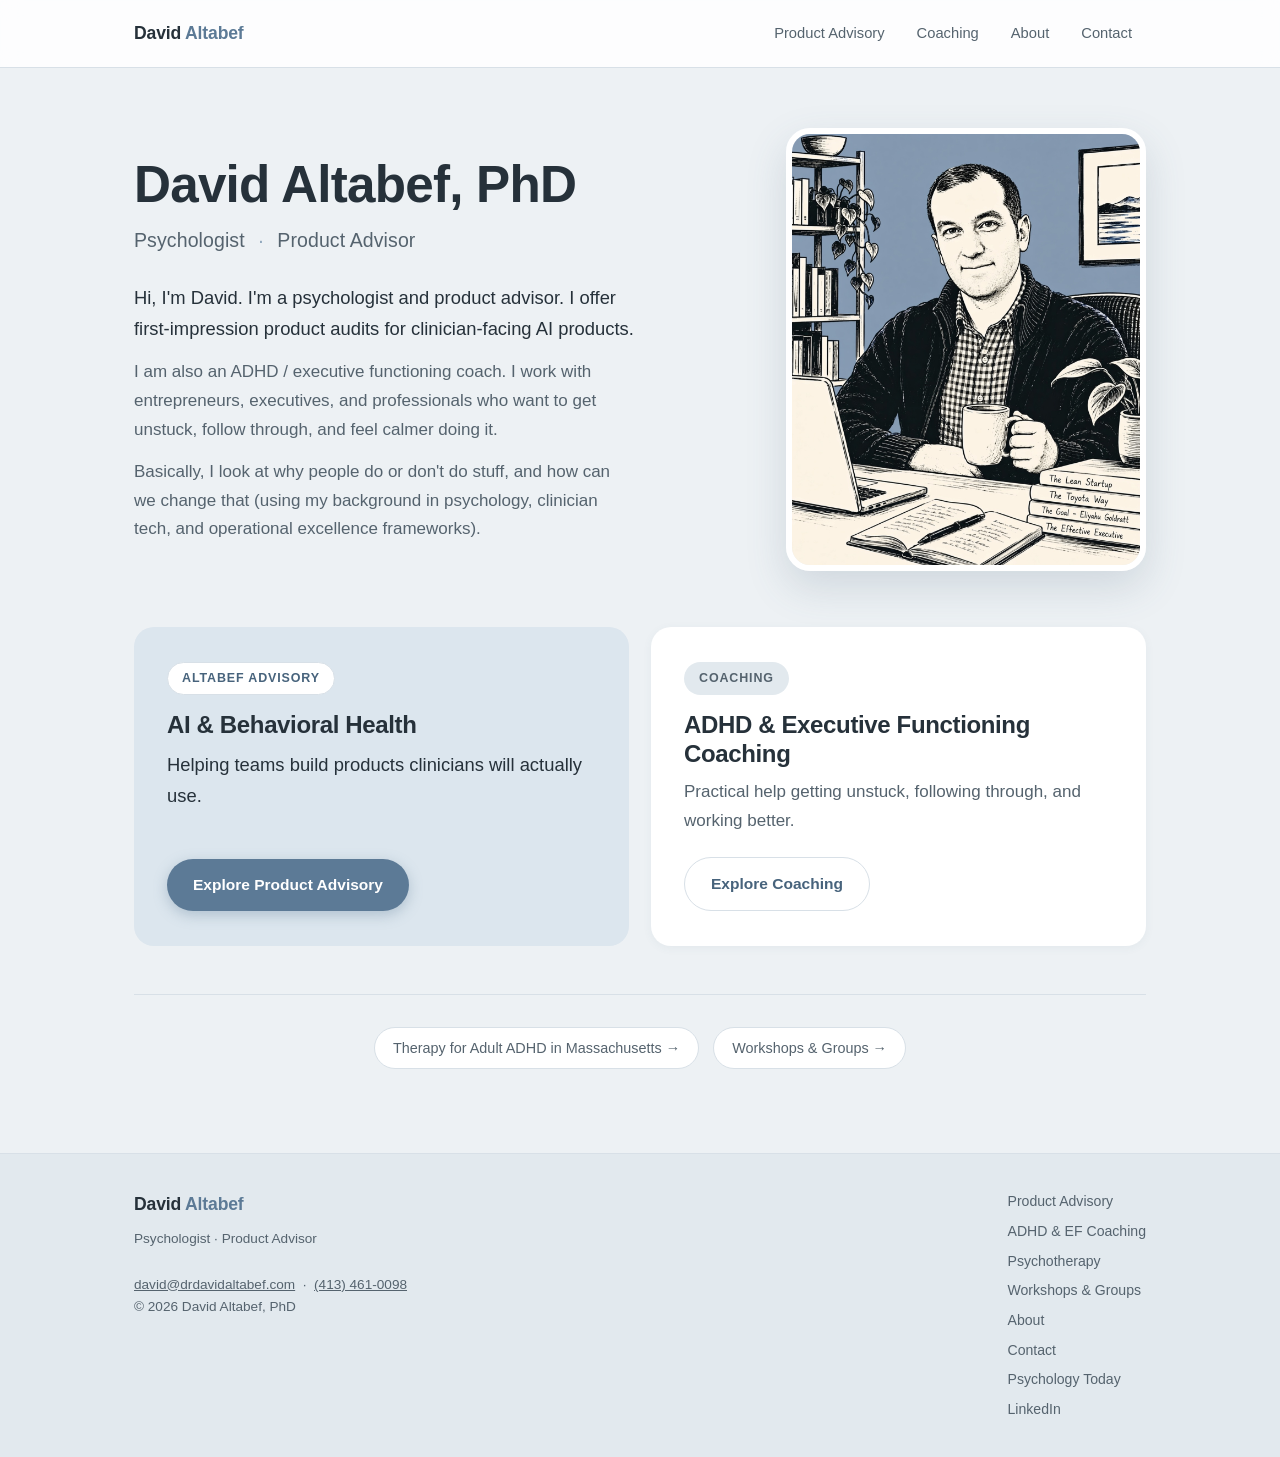
==== commit 75e51b31: "Site audit fixes: tel links, favicon, form honeypots, mobile nav, contrast, listening polish - Phone" ====
--- a/index.html
+++ b/index.html
@@ -14,6 +14,9 @@
 <meta property="og:image:width" content="1000">
 <meta property="og:image:height" content="525">
 <meta name="twitter:card" content="summary_large_image">
+<link rel="icon" href="/favicon.svg" type="image/svg+xml">
+<link rel="icon" href="/favicon.ico" sizes="32x32">
+<link rel="apple-touch-icon" href="/apple-touch-icon.png">
 <link rel="canonical" href="https://drdavidaltabef.com/">
 <link rel="stylesheet" href="styles.css">
 <script type="application/ld+json">
@@ -60,7 +63,7 @@
           "itemOffered": {
             "@type": "Service",
             "name": "Product Advisory",
-            "url": "https://drdavidaltabef.com/consulting",
+            "url": "https://drdavidaltabef.com/product-advisory",
             "description": "Product advisory for AI and behavioral health teams building products clinicians will actually use."
           }
         },
@@ -95,7 +98,7 @@
   <div class="nav-inner">
     <a class="brand" href="/">David <span>Altabef</span></a>
     <div class="nav-links">
-      <a href="/consulting">Product Advisory</a>
+      <a href="/product-advisory">Product Advisory</a>
       <a href="/coaching">Coaching</a>
       <a href="/about">About</a>
       <a href="/contact">Contact</a>
@@ -123,7 +126,7 @@
         <h2>AI &amp; Behavioral Health</h2>
         <p class="lede">Helping teams build products clinicians will actually use.</p>
         <div class="btn-row">
-          <a class="btn btn-primary" href="/consulting">Explore Product Advisory</a>
+          <a class="btn btn-primary" href="/product-advisory">Explore Product Advisory</a>
         </div>
       </div>
       <div class="door">
@@ -147,11 +150,11 @@
     <div>
       <div class="brand" style="margin-bottom:8px">David <span style="color:var(--blue)">Altabef</span></div>
       <p class="note">Psychologist · Product Advisor<br><br>
-      <a href="mailto:david@drdavidaltabef.com" style="color:inherit">david@drdavidaltabef.com</a> &nbsp;·&nbsp; (413) 461-0098<br>
+      <a href="mailto:david@drdavidaltabef.com" style="color:inherit">david@drdavidaltabef.com</a> &nbsp;·&nbsp; <a href="tel:+14134610098" style="color:inherit">(413) 461-0098</a><br>
       &copy; 2026 David Altabef, PhD</p>
     </div>
     <div class="foot-links">
-      <a href="/consulting">Product Advisory</a>
+      <a href="/product-advisory">Product Advisory</a>
       <a href="/coaching">ADHD &amp; EF Coaching</a>
       <a href="/therapy">Psychotherapy</a>
       <a href="/workshops">Workshops &amp; Groups</a>
--- a/styles.css
+++ b/styles.css
@@ -47,6 +47,12 @@
 }
 .nav-links a:hover { background: var(--blue-tint); color: var(--ink); }
 .nav-links a.active { background: var(--blue); color: #fff; }
+@media (max-width: 480px) {
+  .nav-inner { padding: 12px 16px; gap: 8px; }
+  .nav-links { gap: 2px; flex-wrap: nowrap; margin: 0 -8px; }
+  .nav-links a { font-size: 0.86rem; padding: 6px 9px; white-space: nowrap; }
+}
+@media (max-width: 360px) { .nav-links { flex-wrap: wrap; } }
 
 /* ---------- Page shells ---------- */
 .wrap { max-width: 860px; margin: 0 auto; padding: 60px 24px 84px; }
@@ -113,7 +119,7 @@
 }
 .panel.tinted { background: var(--blue-tint); box-shadow: none; }
 .panel.sand { background: var(--cream-2); box-shadow: none; }
-.note { font-size: 0.85rem; color: #7A8894; }
+.note { font-size: 0.85rem; color: var(--ink-soft); }
 
 .quote-block {
   border-left: 3px solid var(--blue-mid); padding: 4px 0 4px 20px; margin: 26px 0;
@@ -129,7 +135,7 @@
 }
 .offer-list .dot { color: var(--blue-mid); font-size: 1.1rem; }
 .offer-list .name { font-weight: 600; color: var(--ink); }
-.offer-list .gloss { font-size: 0.88rem; color: #7A8894; }
+.offer-list .gloss { font-size: 0.88rem; color: var(--ink-soft); }
 
 /* ---------- Forms ---------- */
 form { margin-top: 8px; }
@@ -141,6 +147,9 @@
 input:focus, select:focus, textarea:focus { outline: 2px solid var(--blue); outline-offset: 1px; border-color: transparent; }
 .check-row { display: flex; align-items: center; gap: 10px; margin: 8px 0; font-size: 0.95rem; color: var(--ink-soft); }
 .check-row input { accent-color: var(--blue); width: 17px; height: 17px; }
+
+/* Spam honeypot: hidden from people, visible to bots */
+.hp { position: absolute; left: -9999px; width: 1px; height: 1px; overflow: hidden; }
 
 /* ---------- Contact details ---------- */
 .contact-lines { list-style: none; margin: 0; }
@@ -231,4 +240,7 @@
   padding: 8px 18px; transition: all .15s;
 }
 .quiet-row a:hover { color: var(--blue-dark); border-color: var(--blue-mid); }
-
+.quiet-row a { white-space: nowrap; }
+@media (max-width: 420px) { .quiet-row a { font-size: 0.82rem; padding: 8px 14px; } }
+@media (max-width: 360px) { .quiet-row a { white-space: normal; text-align: center; } }
+
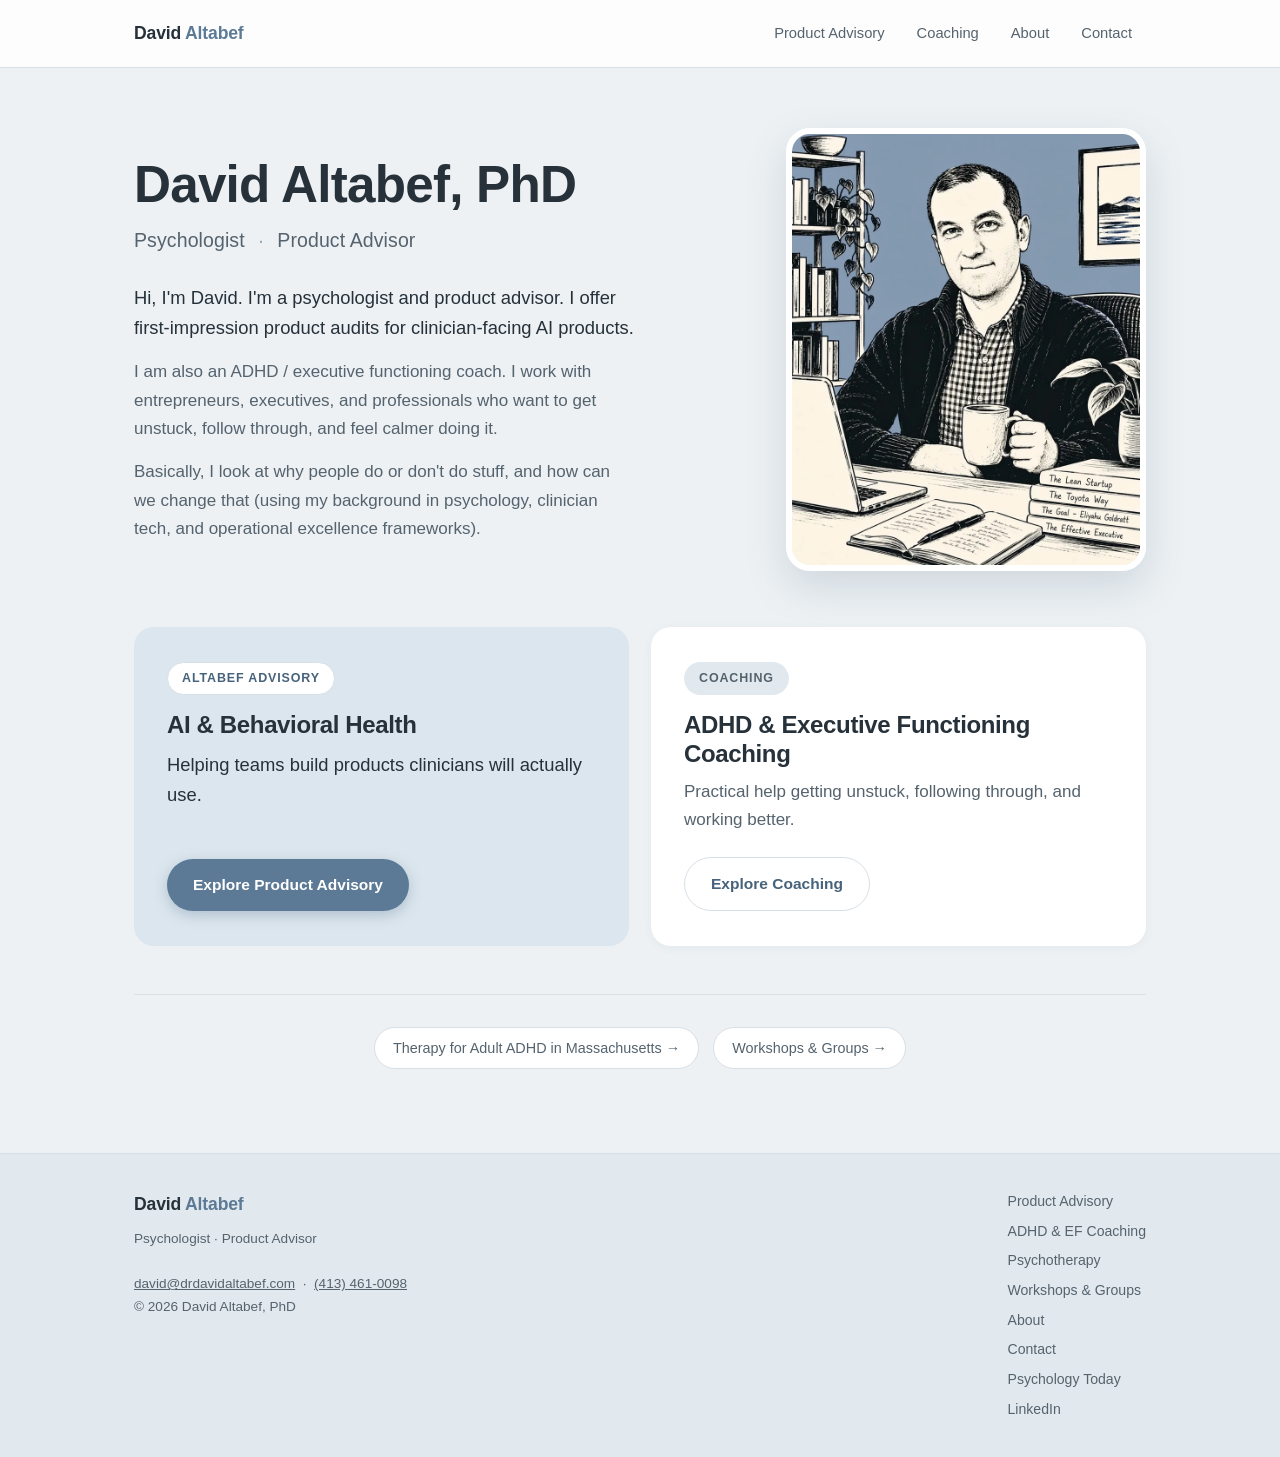
==== commit 251eb4b5: "Performance and meta polish: compress hero and Wesleyan logo, size portraits, trim listening descrip" ====
--- a/index.html
+++ b/index.html
@@ -117,7 +117,7 @@
           <p>Basically, I look at why people do or don't do stuff, and how can we change that (using my background in psychology, clinician tech, and operational excellence frameworks).</p>
         </div>
       </div>
-      <img class="portrait" src="assets/david-illustration-blue.webp" alt="Ink illustration of David Altabef at his desk with a mug of coffee, a laptop, an open notebook, and a stack of books on ADHD, CBT, Theory of Constraints, and psychology &amp; AI.">
+      <img class="portrait" src="assets/david-illustration-blue.webp" width="800" height="992" alt="Ink illustration of David Altabef at his desk with a mug of coffee, a laptop, an open notebook, and a stack of books on ADHD, CBT, Theory of Constraints, and psychology &amp; AI.">
     </div>
 
     <div class="doors">
--- a/styles.css
+++ b/styles.css
@@ -90,7 +90,7 @@
   display: grid; grid-template-columns: 1.4fr 1fr; gap: 44px; align-items: center;
 }
 .hero-grid .portrait {
-  width: 100%; max-width: 360px; justify-self: end;
+  width: 100%; height: auto; max-width: 360px; justify-self: end;
   border-radius: 24px; border: 6px solid var(--white);
   box-shadow: 0 16px 40px rgba(71,99,124,0.18);
   display: block;
